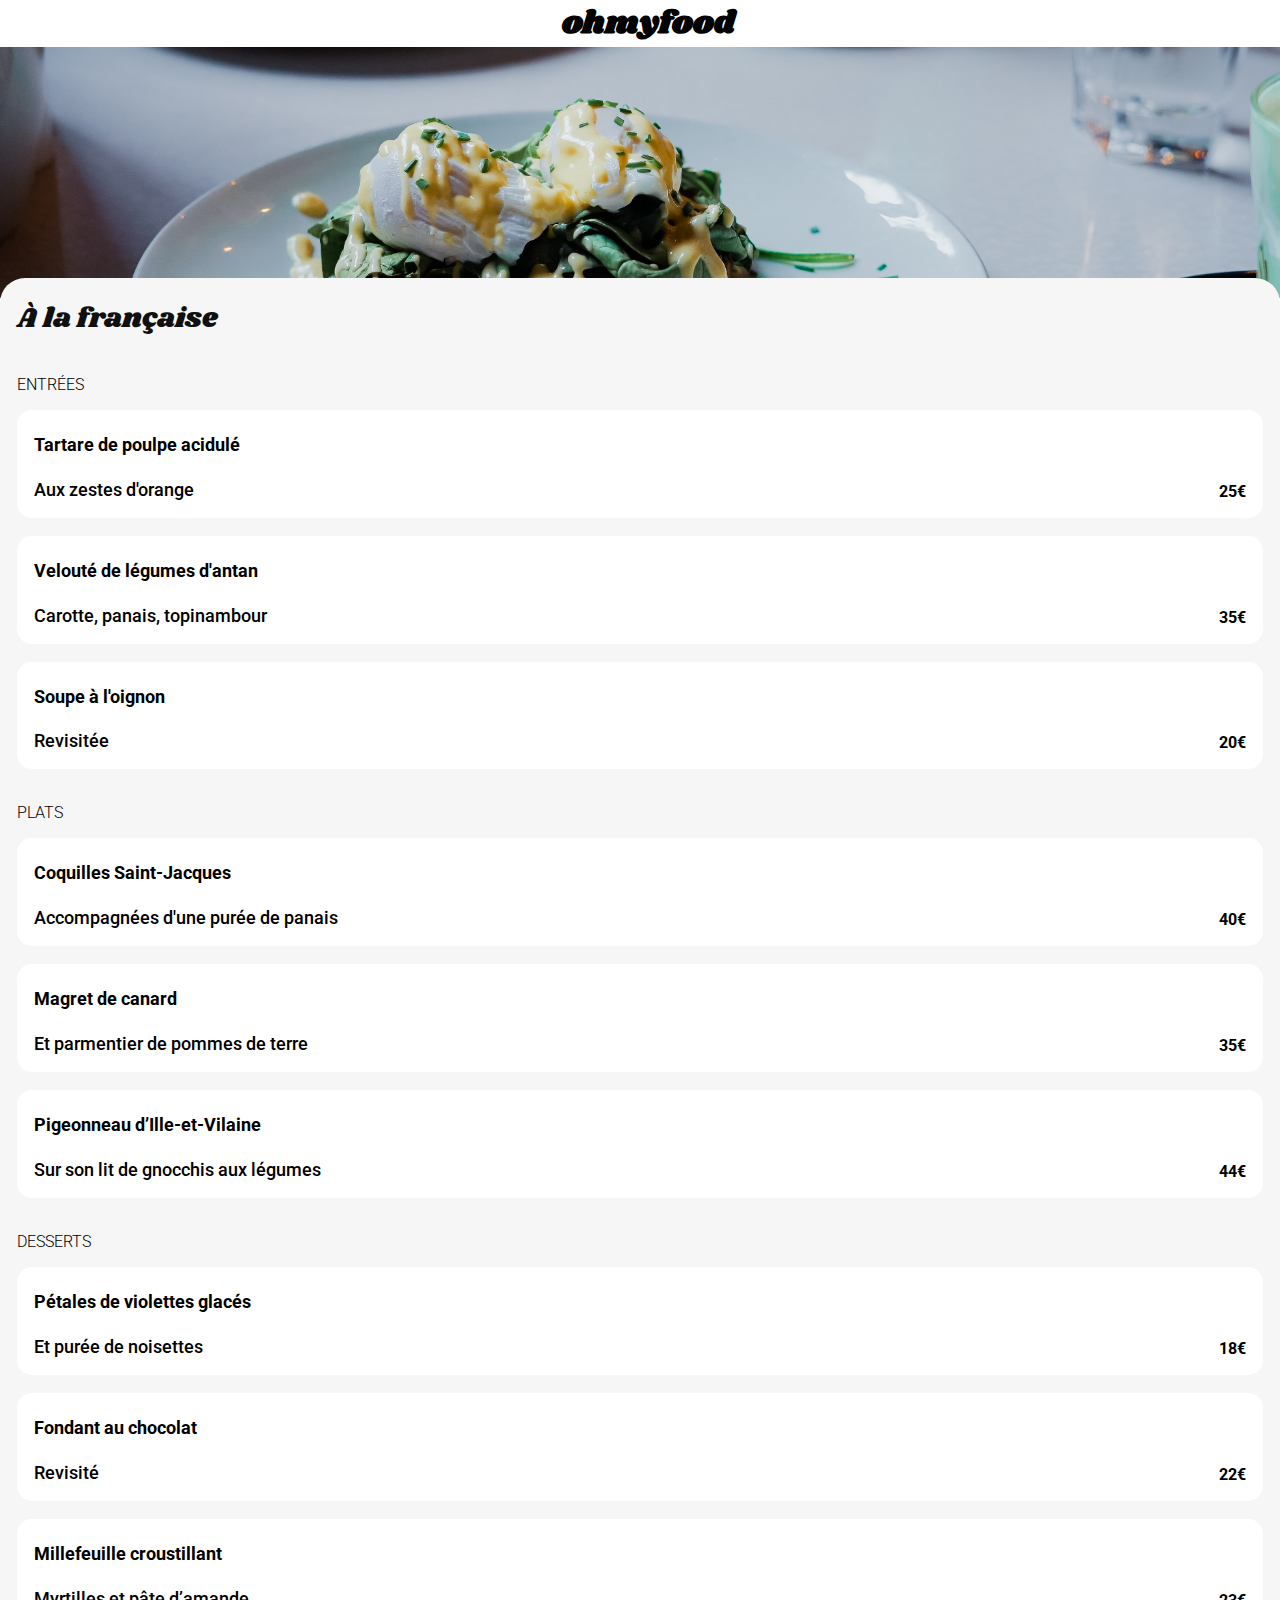
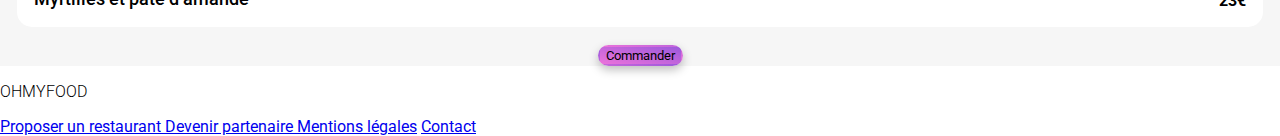
==== a-la-francaise.html @ 3311c21b "update smartphone" ====
<!DOCTYPE html>
<html lang="fr">
<head>
    <meta charset="UTF-8" />
    <title>À la française - ohmyfood</title>
    <link rel="stylesheet" href="https://cdnjs.cloudflare.com/ajax/libs/font-awesome/6.2.1/css/all.min.css"
          integrity="sha512-MV7K8+y+gLIBoVD59lQIYicR65iaqukzvf/nwasF0nqhPay5w/9lJmVM2hMDcnK1OnMGCdVK+iQrJ7lzPJQd1w=="
          crossorigin="anonymous" referrerpolicy="no-referrer">
    <link rel="stylesheet" href="./css/restaurant.css" />
</head>
<body>

<header>
    <a href="index.html">
        <i class="fas fa-arrow-left back-arrow"></i>
    </a>
    <h1 class="main-title">ohmyfood</h1>

</header>

<main>
    <img src="./images/restaurants/toa-heftiba-DQKerTsQwi0-unsplash.jpg" alt="Plat du restaurant 'À la française' à Cité Rouge" />
    <div class="main-container">

        <h2 class="title restaurant-menu__title">
            <span>À la française</span>
            <span class="heart-container">
                <i class="far fa-heart heart heart--menu"></i>
                <i class="fas fa-heart heart-full"></i>
            </span>
        </h2>

        <div class="starter">

            <h3>Entrées</h3>

            <div class="card-menu-container">

                <div class="card card-menu">
                    <div class="title-container">
                        <h4>Tartare de poulpe acidulé</h4>
                        <p>Aux zestes d'orange</p>
                    </div>
                    <div class="price-check-container">
                        <div class="dish-price">25€</div>
                        <div class="check">
                            <i class="fas fa-check"></i>
                        </div>
                    </div>
                </div>

                <div class="card card-menu">
                    <div class="title-container">
                        <h4>Velouté de légumes d'antan</h4>
                        <p>Carotte, panais, topinambour</p>
                    </div>
                    <div class="price-check-container">
                        <div class="dish-price">35€</div>
                        <div class="check">
                            <i class="fas fa-check"></i>
                        </div>
                    </div>
                </div>

                <div class="card card-menu">
                    <div class="title-container">
                        <h4>Soupe à l'oignon</h4>
                        <p>Revisitée</p>
                    </div>
                    <div class="price-check-container">
                        <div class="dish-price">20€</div>
                        <div class="check">
                            <i class="fas fa-check"></i>
                        </div>
                    </div>
                </div>

            </div>
        </div>
        <div class="main-course">

            <h3>Plats</h3>

            <div class="card-menu-container">
                <div class="card card-menu">
                    <div class="title-container">
                        <h4>Coquilles Saint-Jacques</h4>
                        <p>Accompagnées d'une purée de panais</p>
                    </div>
                    <div class="price-check-container">
                        <div class="dish-price">40€</div>
                        <div class="check"><i class="fas fa-check"></i></div>
                    </div>
                </div>

                <div class="card card-menu">
                    <div class="title-container">
                        <h4>Magret de canard</h4>
                        <p>Et parmentier de pommes de terre</p>
                    </div>
                    <div class="price-check-container">
                        <div class="dish-price">35€</div>
                        <div class="check"><i class="fas fa-check"></i></div>
                    </div>
                </div>

                <div class="card card-menu">
                    <div class="title-container">
                        <h4>Pigeonneau d’Ille-et-Vilaine</h4>
                        <p>Sur son lit de gnocchis aux légumes</p>
                    </div>
                    <div class="price-check-container">
                        <div class="dish-price">44€</div>
                        <div class="check"><i class="fas fa-check"></i></div>
                    </div>
                </div>
            </div>
        </div>
        <div class="dessert">
            <h3 class="restaurant-menu__subtitle">Desserts</h3>
            <div class="card-menu-container">
                <div class="card card-menu">
                    <div class="title-container">
                        <h4>Pétales de violettes glacés</h4>
                        <p>Et purée de noisettes</p>
                    </div>
                    <div class="price-check-container">
                        <div class="dish-price">18€</div>
                        <div class="check"><i class="fas fa-check"></i></div>
                    </div>
                </div>
                <div class="card card-menu">
                    <div class="title-container">
                        <h4>Fondant au chocolat</h4>
                        <p>Revisité</p>
                    </div>
                    <div class="price-check-container">
                        <div class="dish-price">22€</div>
                        <div class="check"><i class="fas fa-check"></i></div>
                    </div>
                </div>
                <div class="card card-menu">
                    <div class="title-container">
                        <h4>Millefeuille croustillant</h4>
                        <p>Myrtilles et pâte d’amande</p>
                    </div>
                    <div class="price-check-container">
                        <div class="dish-price">23€</div>
                        <div class="check"><i class="fas fa-check"></i></div>
                    </div>
                </div>
            </div>
        </div>

        <button class="order-button">Commander</button>

    </div>
</main>
<footer id="footer" class="footer">
    <h3>ohmyfood</h3>
    <div>
        <a href="#">
            <i class="fas fa-utensils"></i>
            <span>Proposer un restaurant</span>
        </a>
        <a href="#">
            <i class="fas fa-hands-helping"></i>
            <span>Devenir partenaire</span>
        </a>
        <a href="#">Mentions légales</a>
        <a href="mailto:contact@ohmyfood.com">Contact</a>
    </div>
</footer>
</body>
</html>
---- css/restaurant.css ----
@import url('https://fonts.googleapis.com/css2?family=Roboto&family=Shrikhand&display=swap');

* {
    font-family: Roboto, sans-serif;
    --Black: #101010;
}

h1, h2 {
    font-family: Shrikhand, serif;
}

h3 {
    font-family: Roboto, serif;
    font-size: 16px;
    font-weight: 300;
    text-transform: uppercase;
}

body {
    margin: 0;
}

header {
    display: flex;
    flex-direction: row;
    flex-wrap: nowrap;
    justify-content: start;
    align-items: center;
}

header a {
    margin: 0 0 0 17px;
    cursor: pointer;
}

header h1 {
    margin: auto;
}

main {
    display: flex;
    flex-direction: column;
    align-items: start;
}

main img {
    width: 100%;
    max-height: 251px;
    object-fit: cover;
}

.main-container {
    width: 100%;
    display: flex;
    flex-direction: column;
    align-items: start;
    justify-content: center;
    margin: -20px 0 0 0;
    padding: 0;
    background: #F6F6F6;
    border-radius: 25px 25px 0 0;
}

.main-container h2 {
    padding: 0 17px;
    width: calc(100% - 34px);
    display: flex;
    flex-direction: row;
    flex-wrap: nowrap;
    justify-content: space-between;
    align-items: center;
}

.main-container h2 span {
    color: var(--Black, #101010);
    font-family: Shrikhand, serif;
    font-size: 28px;
    font-style: normal;
    font-weight: 400;
    line-height: normal;
}

.heart-container:hover {
    cursor: pointer;
}

.heart-container i+i {
    display: none;
}

.main-container .starter, .main-container .main-course, .main-container .dessert {
    padding: 0 17px;
    width: calc(100% - 34px);
}

.card-menu-container {
    width: 100%;
    display: flex;
    flex-direction: column;
    justify-content: start;
    align-items: center;
}

.card-menu {
    width: 100%;
    display: flex;
    flex-direction: row;
    justify-content: space-between;
    align-items: end;
    margin: 0 0 18px 0;
    padding: 0;
    background: #FFFFFF;
    border-radius: 15px;
}

.title-container {
    overflow: hidden;
    color: #000;
    text-overflow: ellipsis;
    white-space: nowrap;
    font-family: Roboto, serif;
    font-size: 18px;
    font-style: normal;
    font-weight: 500;
    line-height: normal;
    padding: 0 17px;
}

.price-check-container {
    display: flex;
    flex-direction: row;
    justify-content: start;
    align-items: center;
    padding: 17px;
    font-weight: 700;
}

.price-check-container .check {
    display: none;
}

.order-button {
    border-radius: 25px;
    background:  linear-gradient(193deg, #9356DC -11.44%, #FF79DA 123.93%);
    box-shadow: 0 4px 10px 0 rgba(0, 0, 0, 0.25);
    border-color: transparent;
    margin: auto;
}
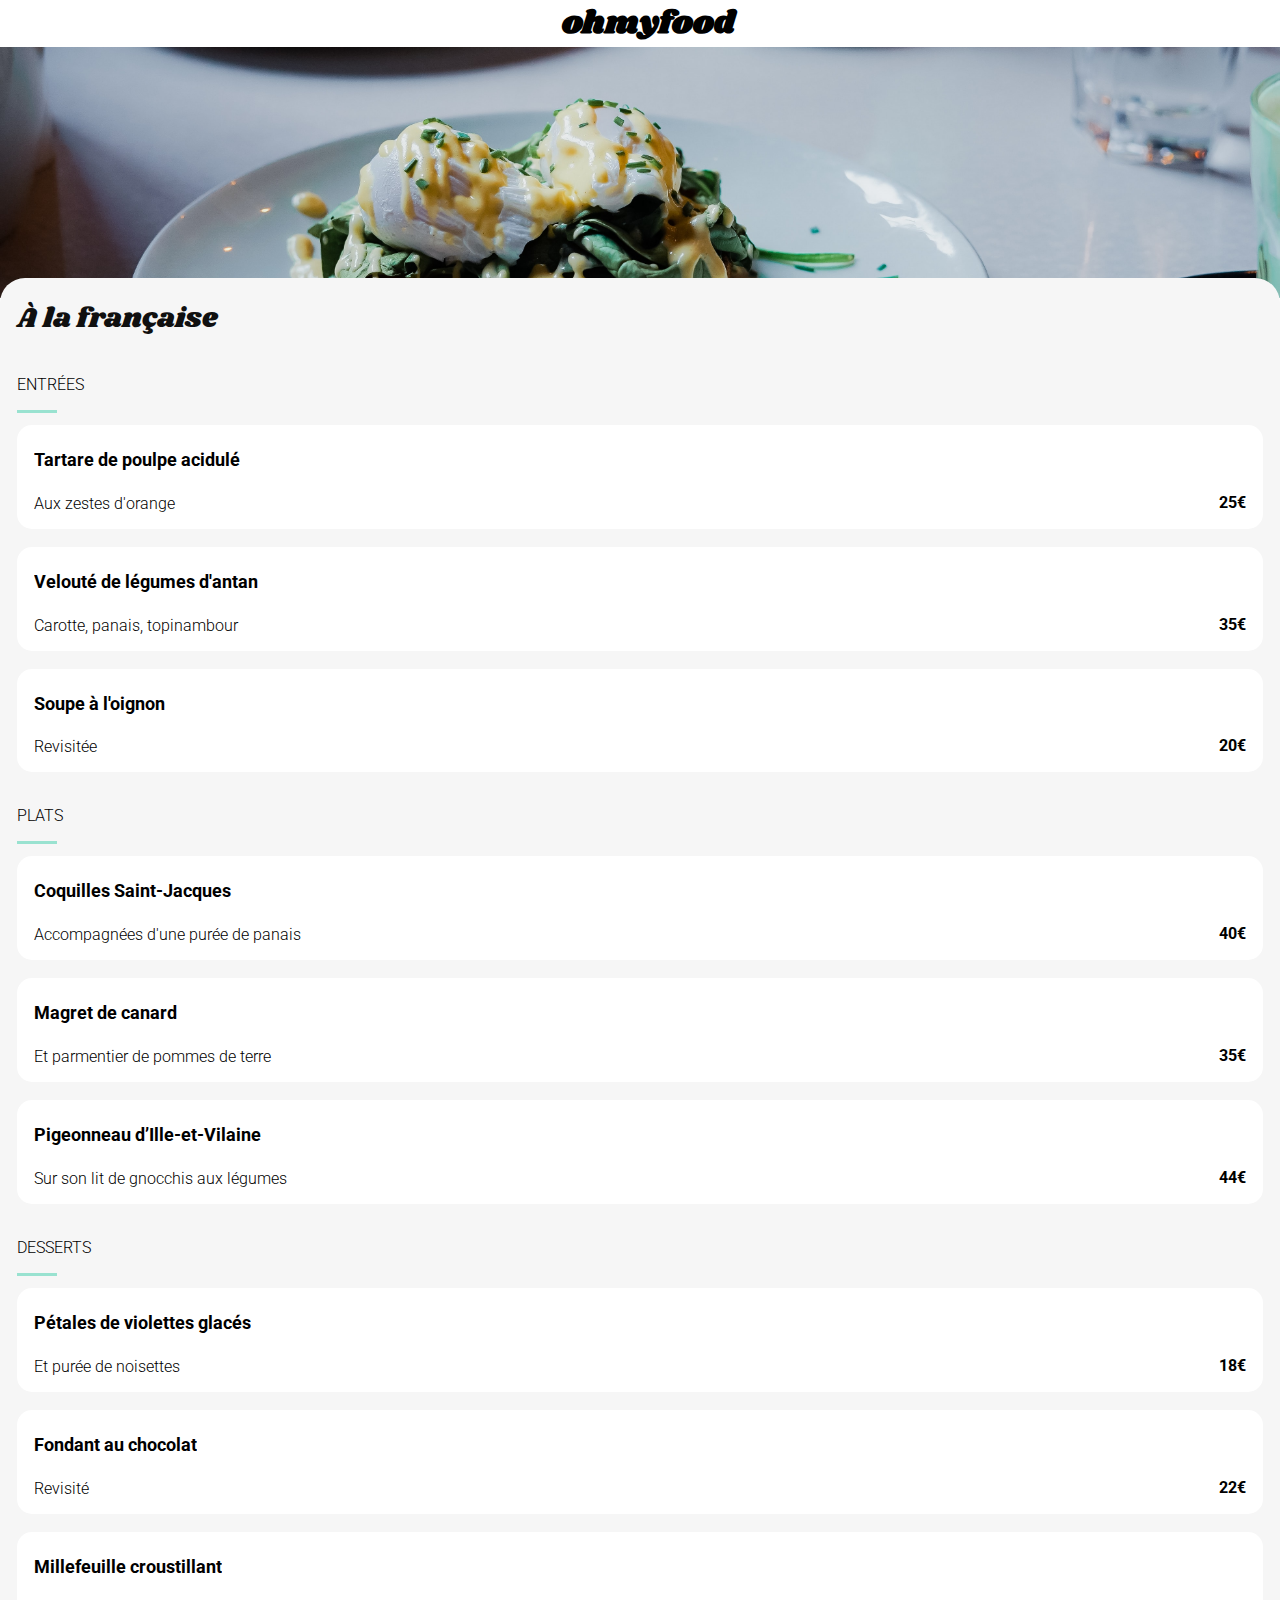
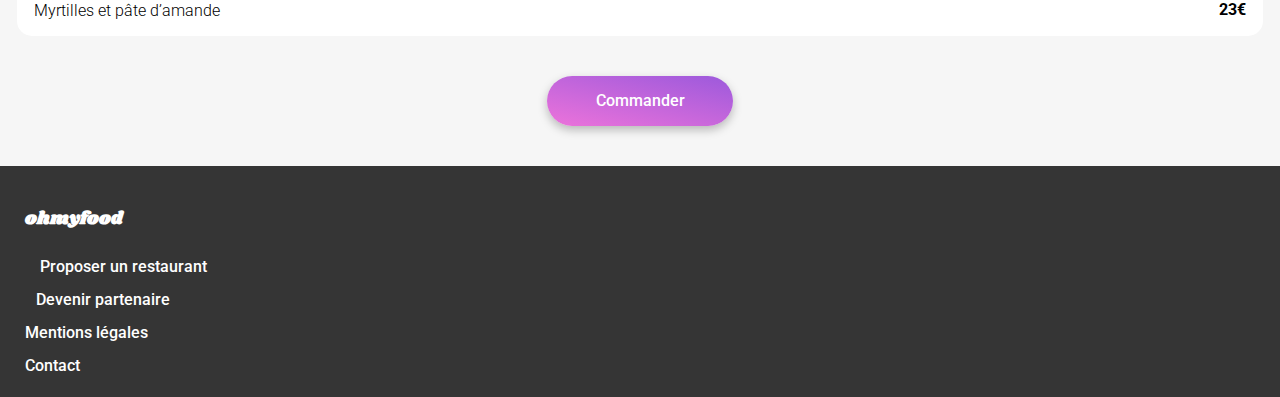
==== commit e602ab23: "add restaurants" ====
--- a/a-la-francaise.html
+++ b/a-la-francaise.html
@@ -19,7 +19,8 @@
 </header>
 
 <main>
-    <img src="./images/restaurants/toa-heftiba-DQKerTsQwi0-unsplash.jpg" alt="Plat du restaurant 'À la française' à Cité Rouge" />
+    <img src="./images/restaurants/toa-heftiba-DQKerTsQwi0-unsplash.jpg"
+         alt="Plat du restaurant 'À la française' à Cité Rouge" />
     <div class="main-container">
 
         <h2 class="title restaurant-menu__title">
@@ -33,6 +34,7 @@
         <div class="starter">
 
             <h3>Entrées</h3>
+            <hr>
 
             <div class="card-menu-container">
 
@@ -80,6 +82,7 @@
         <div class="main-course">
 
             <h3>Plats</h3>
+            <hr>
 
             <div class="card-menu-container">
                 <div class="card card-menu">
@@ -116,9 +119,14 @@
                 </div>
             </div>
         </div>
+
         <div class="dessert">
-            <h3 class="restaurant-menu__subtitle">Desserts</h3>
+
+            <h3>Desserts</h3>
+            <hr>
+
             <div class="card-menu-container">
+
                 <div class="card card-menu">
                     <div class="title-container">
                         <h4>Pétales de violettes glacés</h4>
@@ -129,6 +137,7 @@
                         <div class="check"><i class="fas fa-check"></i></div>
                     </div>
                 </div>
+
                 <div class="card card-menu">
                     <div class="title-container">
                         <h4>Fondant au chocolat</h4>
@@ -139,6 +148,7 @@
                         <div class="check"><i class="fas fa-check"></i></div>
                     </div>
                 </div>
+
                 <div class="card card-menu">
                     <div class="title-container">
                         <h4>Millefeuille croustillant</h4>
@@ -149,6 +159,7 @@
                         <div class="check"><i class="fas fa-check"></i></div>
                     </div>
                 </div>
+
             </div>
         </div>
 
@@ -156,20 +167,28 @@
 
     </div>
 </main>
+
 <footer id="footer" class="footer">
+
     <h3>ohmyfood</h3>
+
     <div>
         <a href="#">
             <i class="fas fa-utensils"></i>
             <span>Proposer un restaurant</span>
         </a>
+
         <a href="#">
             <i class="fas fa-hands-helping"></i>
             <span>Devenir partenaire</span>
         </a>
+
         <a href="#">Mentions légales</a>
+
         <a href="mailto:contact@ohmyfood.com">Contact</a>
     </div>
+
 </footer>
+
 </body>
 </html>
--- a/css/restaurant.css
+++ b/css/restaurant.css
@@ -3,6 +3,7 @@
 * {
     font-family: Roboto, sans-serif;
     --Black: #101010;
+    --Green: #99E2D0;
 }
 
 h1, h2 {
@@ -14,6 +15,32 @@
     font-size: 16px;
     font-weight: 300;
     text-transform: uppercase;
+}
+
+h4 {
+    overflow: hidden;
+    color: #000;
+    text-overflow: ellipsis;
+    white-space: nowrap;
+    font-size: 18px;
+    font-style: normal;
+    font-weight: 700;
+    line-height: normal;
+}
+
+hr {
+    width: 40px;
+    height: 3px;
+    background-color: var(--Green, #99E2D0);
+    margin: 0 0 12px 0;
+    border: none;
+}
+
+p {
+    font-size: 16px;
+    font-weight: 300;
+    line-height: normal;
+    text-overflow: ellipsis;
 }
 
 body {
@@ -140,9 +167,64 @@
 }
 
 .order-button {
+    width: 186px;
+    height: 50px;
+    margin: 22px auto 40px auto;
+    flex-shrink: 0;
+
     border-radius: 25px;
     background:  linear-gradient(193deg, #9356DC -11.44%, #FF79DA 123.93%);
     box-shadow: 0 4px 10px 0 rgba(0, 0, 0, 0.25);
-    border-color: transparent;
-    margin: auto;
-}
+    border: none;
+
+    color: #FFF;
+    text-align: center;
+    font-size: 16px;
+    font-style: normal;
+    font-weight: 500;
+    line-height: normal;
+    cursor: pointer;
+}
+
+footer {
+    background: #353535;
+    color: white;
+    padding: 22px 25px 15px 25px;
+    display: flex;
+    flex-direction: column;
+    justify-content: start;
+}
+
+footer h3 {
+    color: #FFF;
+    font-family: Shrikhand, sans-serif !important;
+    font-size: 18px !important;
+    font-style: normal;
+    font-weight: 700 !important;
+    line-height: normal;
+    text-transform: none !important;
+}
+
+footer div {
+    display: flex;
+    flex-direction: column;
+    justify-content: start;
+}
+
+footer div a {
+    color: #FFFFFF;
+    text-decoration: none;
+    margin: 7px 0;
+    font-size: 16px;
+    font-style: normal;
+    font-weight: 500;
+    line-height: normal;
+}
+
+footer div a i {
+    margin: 0 11px 0 0;
+}
+
+.fa-utensils {
+    padding: 0 0 0 4px;
+}
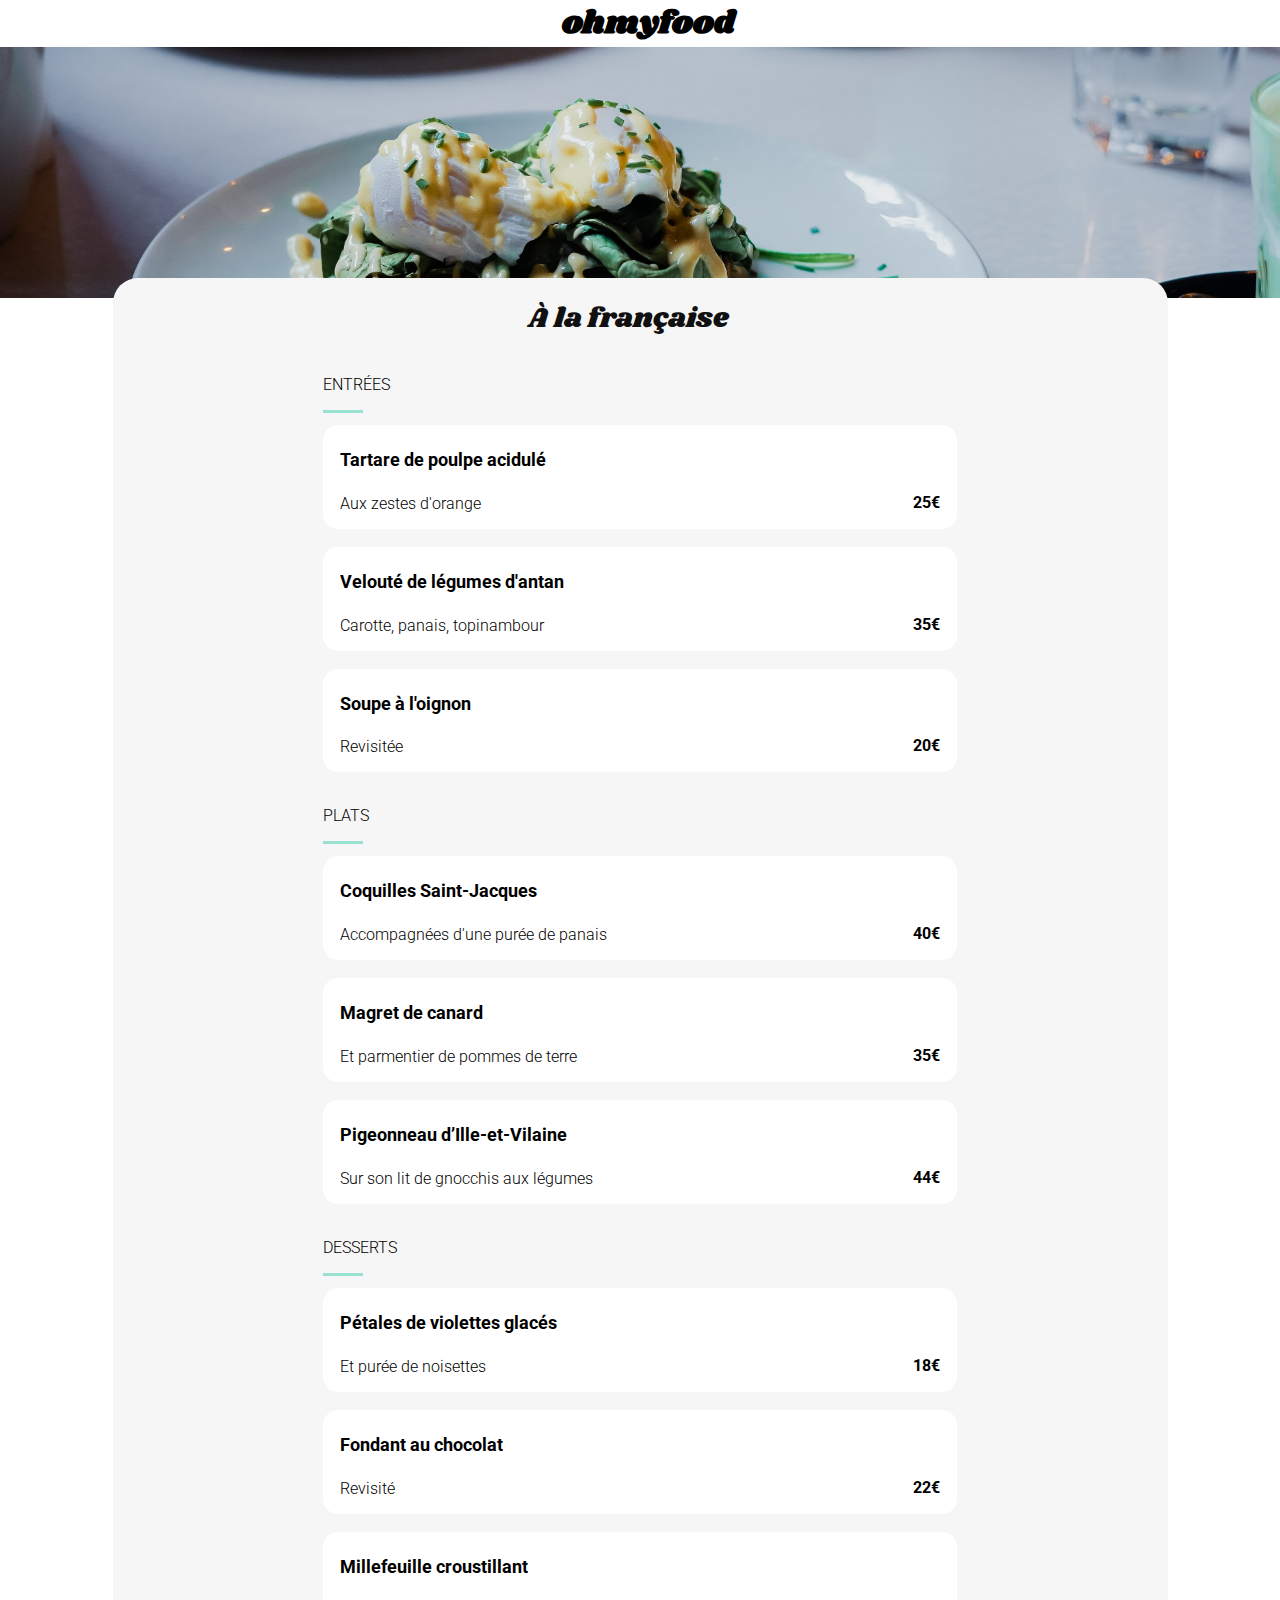
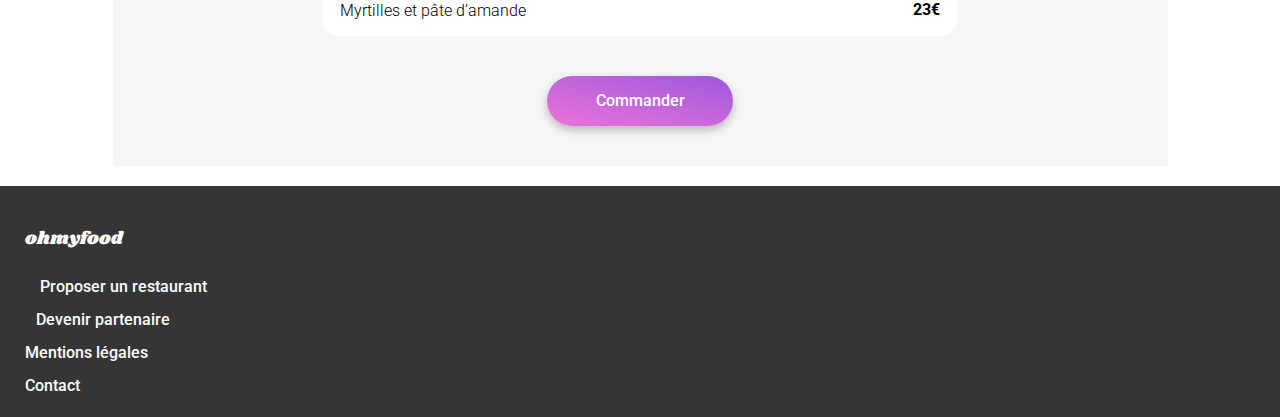
==== commit 90d6c492: "add viewport to menu" ====
--- a/a-la-francaise.html
+++ b/a-la-francaise.html
@@ -2,6 +2,7 @@
 <html lang="fr">
 <head>
     <meta charset="UTF-8" />
+    <meta name="viewport" content="width=device-width, initial-scale=1.0">
     <title>À la française - ohmyfood</title>
     <link rel="stylesheet" href="https://cdnjs.cloudflare.com/ajax/libs/font-awesome/6.2.1/css/all.min.css"
           integrity="sha512-MV7K8+y+gLIBoVD59lQIYicR65iaqukzvf/nwasF0nqhPay5w/9lJmVM2hMDcnK1OnMGCdVK+iQrJ7lzPJQd1w=="
--- a/css/restaurant.css
+++ b/css/restaurant.css
@@ -1,7 +1,7 @@
 @import url('https://fonts.googleapis.com/css2?family=Roboto&family=Shrikhand&display=swap');
 
 * {
-    font-family: Roboto, sans-serif;
+    font-family: Roboto, serif;
     --Black: #101010;
     --Green: #99E2D0;
 }
@@ -88,7 +88,7 @@
     border-radius: 25px 25px 0 0;
 }
 
-.main-container h2 {
+.restaurant-menu__title {
     padding: 0 17px;
     width: calc(100% - 34px);
     display: flex;
@@ -98,7 +98,7 @@
     align-items: center;
 }
 
-.main-container h2 span {
+.restaurant-menu__title span {
     color: var(--Black, #101010);
     font-family: Shrikhand, serif;
     font-size: 28px;
@@ -197,12 +197,12 @@
 
 footer h3 {
     color: #FFF;
-    font-family: Shrikhand, sans-serif !important;
-    font-size: 18px !important;
-    font-style: normal;
-    font-weight: 700 !important;
-    line-height: normal;
-    text-transform: none !important;
+    font-family: Shrikhand, sans-serif;
+    font-size: 18px;
+    font-style: normal;
+    font-weight: 500;
+    line-height: normal;
+    text-transform: none;
 }
 
 footer div {
@@ -228,3 +228,24 @@
 .fa-utensils {
     padding: 0 0 0 4px;
 }
+
+/* Media Queries for desktop */
+@media (min-width: 1024px) {
+    .main-container {
+        margin: -20px auto 20px auto;
+        max-width: 1055px;
+    }
+
+    .restaurant-menu__title {
+        justify-content: center;
+    }
+
+    .heart-container {
+        margin: auto 0 auto 24px;
+    }
+
+    .starter, .main-course, .dessert {
+        margin: auto;
+        max-width: 634px;
+    }
+}
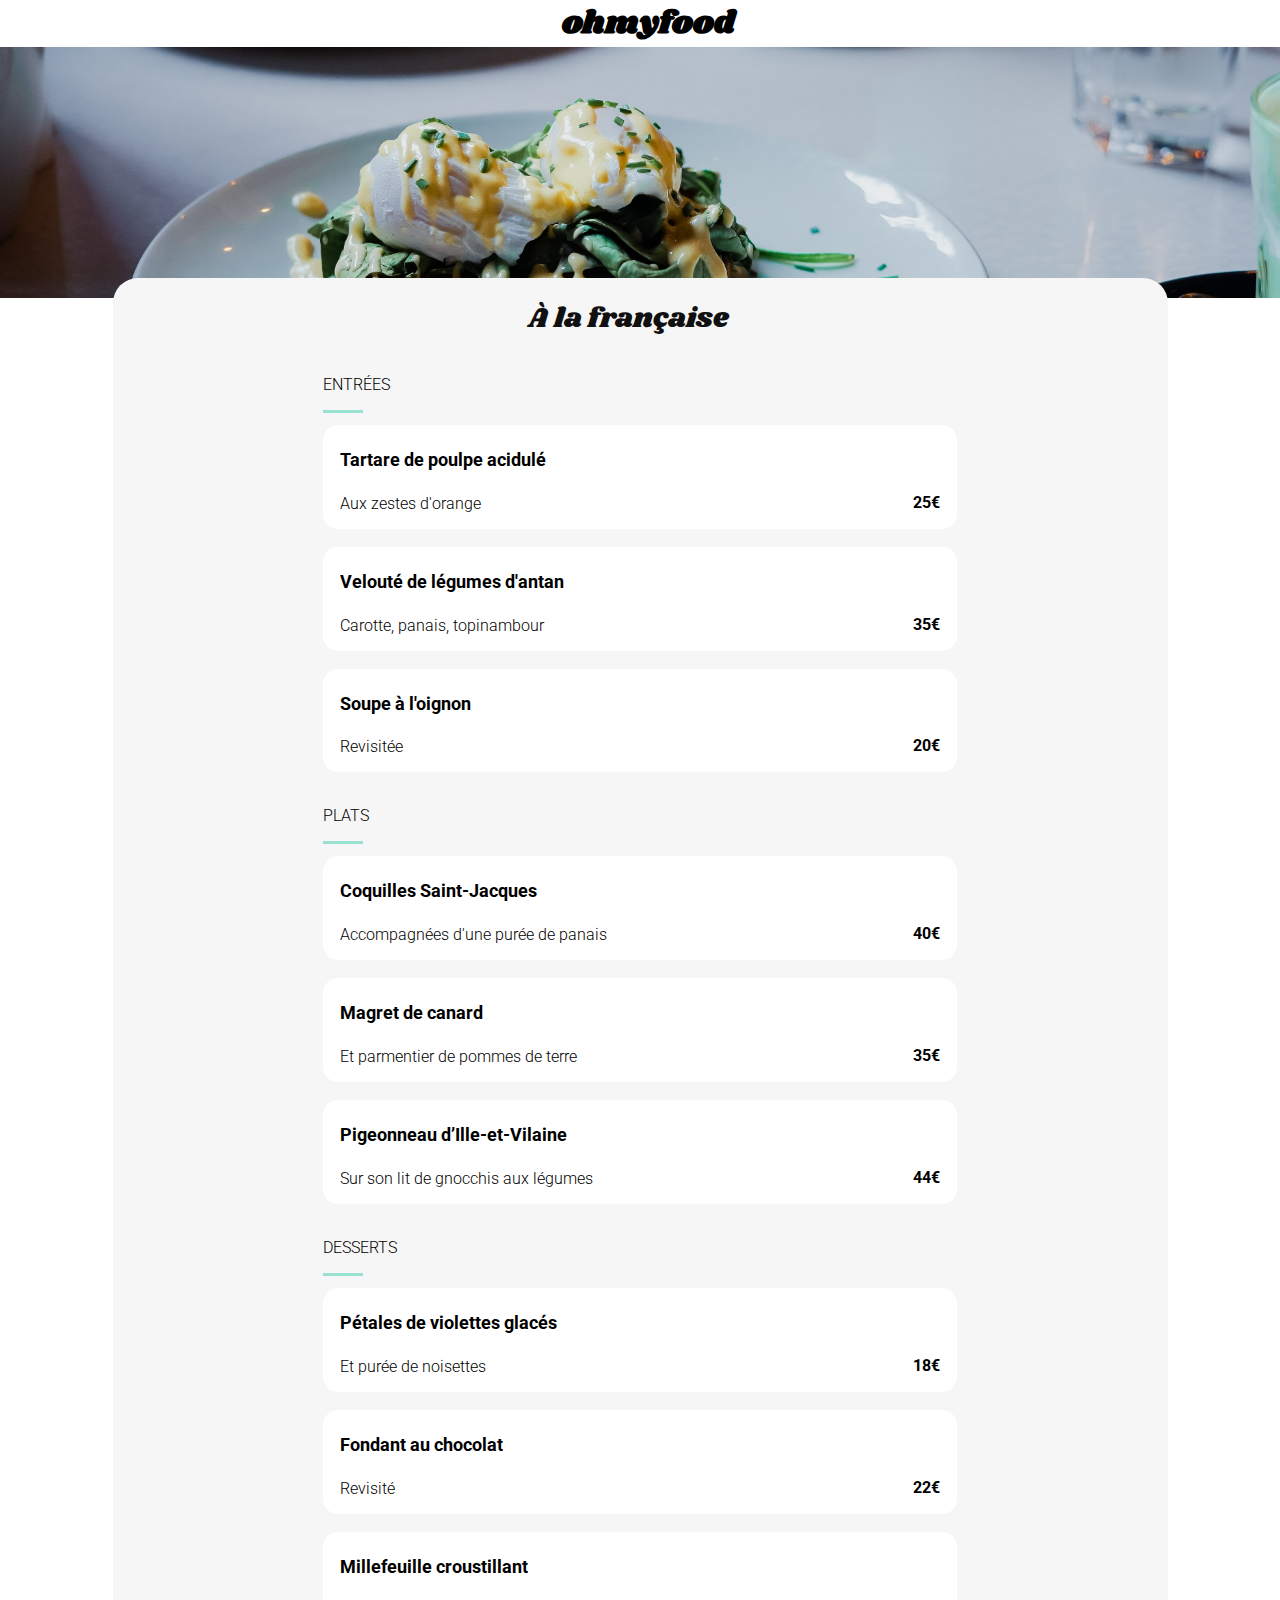
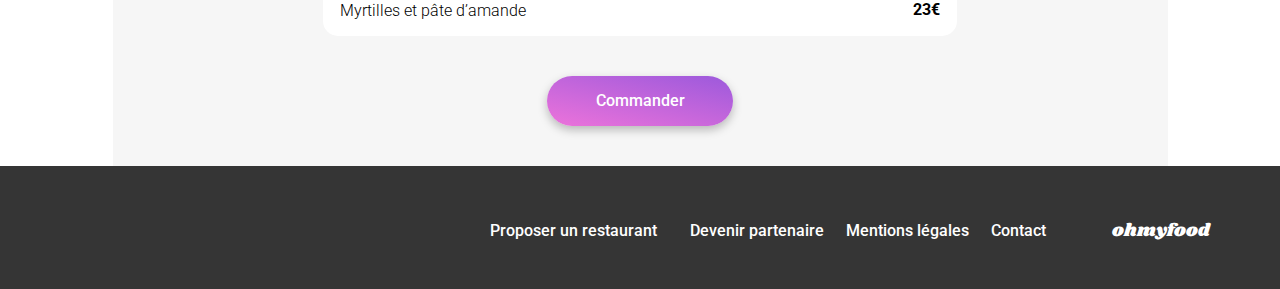
==== commit 13ee4fa7: "refacto css" ====
--- a/a-la-francaise.html
+++ b/a-la-francaise.html
@@ -1,13 +1,14 @@
 <!DOCTYPE html>
 <html lang="fr">
 <head>
-    <meta charset="UTF-8" />
+    <meta charset="UTF-8">
     <meta name="viewport" content="width=device-width, initial-scale=1.0">
     <title>À la française - ohmyfood</title>
     <link rel="stylesheet" href="https://cdnjs.cloudflare.com/ajax/libs/font-awesome/6.2.1/css/all.min.css"
           integrity="sha512-MV7K8+y+gLIBoVD59lQIYicR65iaqukzvf/nwasF0nqhPay5w/9lJmVM2hMDcnK1OnMGCdVK+iQrJ7lzPJQd1w=="
           crossorigin="anonymous" referrerpolicy="no-referrer">
-    <link rel="stylesheet" href="./css/restaurant.css" />
+    <link rel="stylesheet" href="./css/restaurant.css">
+    <link rel="stylesheet" href="./css/footer.css">
 </head>
 <body>
 
--- a/css/restaurant.css
+++ b/css/restaurant.css
@@ -186,53 +186,10 @@
     cursor: pointer;
 }
 
-footer {
-    background: #353535;
-    color: white;
-    padding: 22px 25px 15px 25px;
-    display: flex;
-    flex-direction: column;
-    justify-content: start;
-}
-
-footer h3 {
-    color: #FFF;
-    font-family: Shrikhand, sans-serif;
-    font-size: 18px;
-    font-style: normal;
-    font-weight: 500;
-    line-height: normal;
-    text-transform: none;
-}
-
-footer div {
-    display: flex;
-    flex-direction: column;
-    justify-content: start;
-}
-
-footer div a {
-    color: #FFFFFF;
-    text-decoration: none;
-    margin: 7px 0;
-    font-size: 16px;
-    font-style: normal;
-    font-weight: 500;
-    line-height: normal;
-}
-
-footer div a i {
-    margin: 0 11px 0 0;
-}
-
-.fa-utensils {
-    padding: 0 0 0 4px;
-}
-
 /* Media Queries for desktop */
 @media (min-width: 1024px) {
     .main-container {
-        margin: -20px auto 20px auto;
+        margin: -20px auto 0 auto;
         max-width: 1055px;
     }
 
@@ -248,4 +205,23 @@
         margin: auto;
         max-width: 634px;
     }
-}
+
+    footer {
+        flex-direction: row-reverse;
+        justify-content: end;
+    }
+
+    footer div {
+        flex-direction: row;
+        justify-content: end;
+        align-items: center;
+    }
+
+    footer div a {
+        margin: 0 11px;
+    }
+
+    footer h3 {
+        margin: 30px 45px 30px 55px;
+    }
+}
--- a/css/footer.css
+++ b/css/footer.css
@@ -0,0 +1,64 @@
+footer {
+    background: #353535;
+    color: white;
+    padding: 22px 25px 15px 25px;
+    display: flex;
+    flex-direction: column;
+    justify-content: start;
+}
+
+footer h3 {
+    color: #FFF;
+    font-family: Shrikhand, sans-serif;
+    font-size: 18px;
+    font-style: normal;
+    font-weight: 500;
+    line-height: normal;
+    text-transform: none;
+}
+
+footer div {
+    display: flex;
+    flex-direction: column;
+    justify-content: start;
+}
+
+footer div a {
+    color: #FFFFFF;
+    text-decoration: none;
+    margin: 7px 0;
+    font-size: 16px;
+    font-style: normal;
+    font-weight: 500;
+    line-height: normal;
+}
+
+footer div a i {
+    margin: 0 11px 0 0;
+}
+
+.fa-utensils {
+    padding: 0 0 0 4px;
+}
+
+/* Media Queries for desktop */
+@media (min-width: 1024px) {
+    footer {
+        flex-direction: row-reverse;
+        justify-content: end;
+    }
+
+    footer div {
+        flex-direction: row;
+        justify-content: end;
+        align-items: center;
+    }
+
+    footer div a {
+        margin: 0 11px;
+    }
+
+    footer h3 {
+        margin: 30px 45px 30px 55px;
+    }
+}
